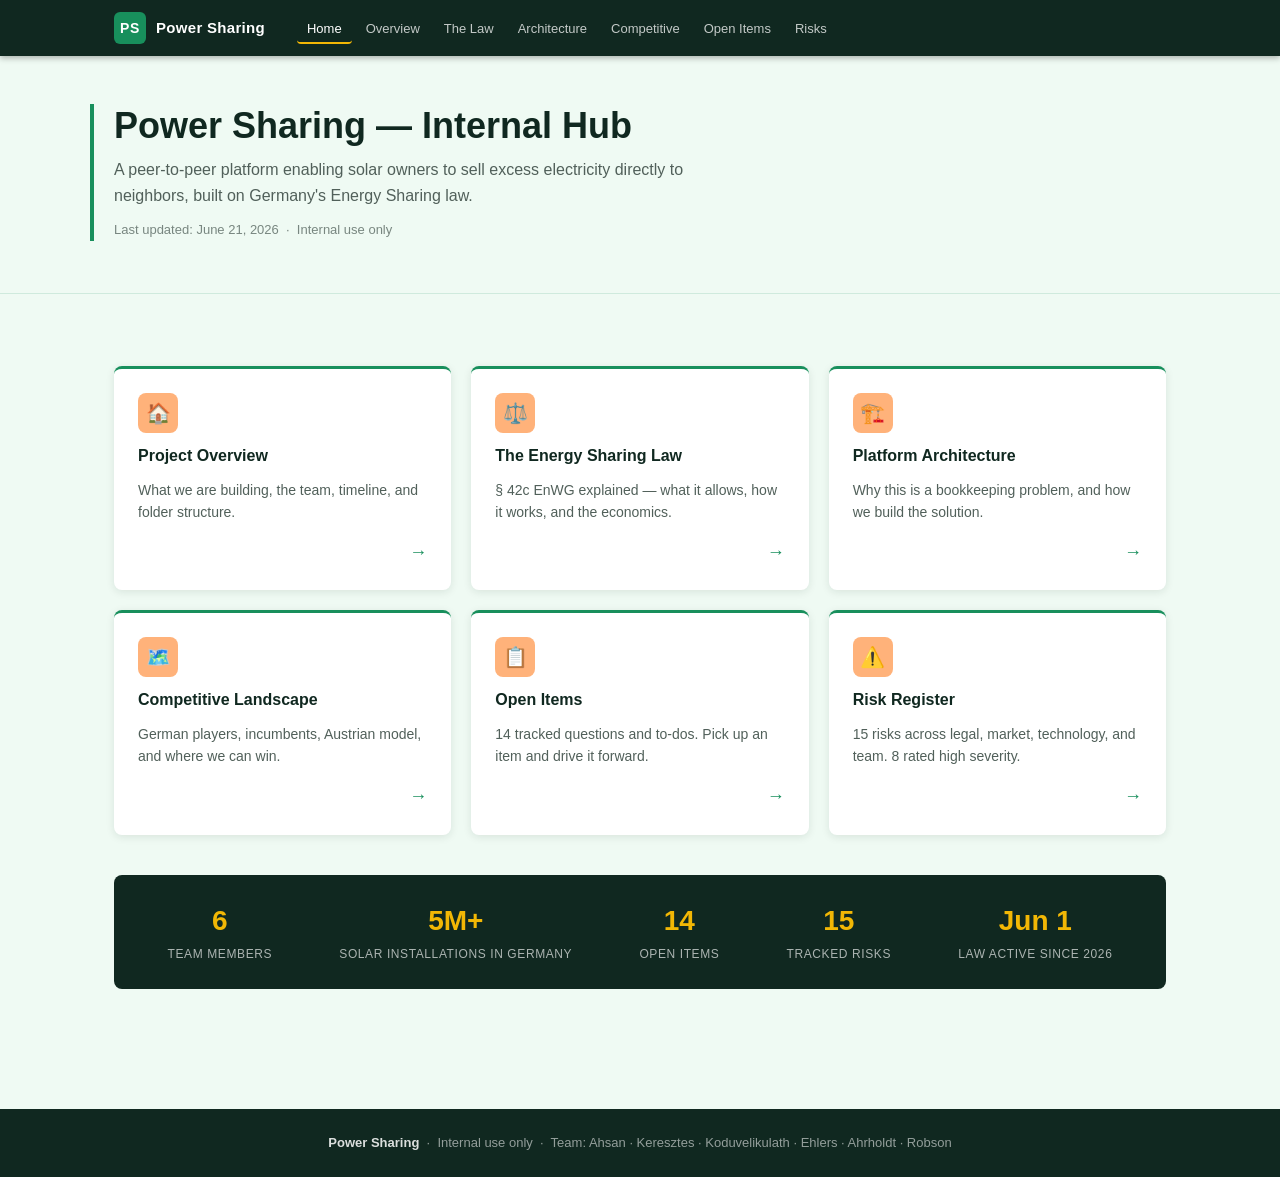
==== index.html @ 9b58b255 "Initial portal: 7-page internal hub with Power Sharing branding" ====
<!DOCTYPE html>
<html lang="en">
<head>
  <meta charset="UTF-8">
  <meta name="viewport" content="width=device-width, initial-scale=1.0">
  <title>Power Sharing — Internal Hub</title>
  <link rel="stylesheet" href="css/style.css">
</head>
<body>

<nav>
  <div class="nav-inner">
    <a href="index.html" class="nav-logo">
      <span class="monogram">PS</span>
      <span class="wordmark">Power Sharing</span>
    </a>
    <ul class="nav-links">
      <li><a href="index.html" class="active">Home</a></li>
      <li><a href="overview.html">Overview</a></li>
      <li><a href="law.html">The Law</a></li>
      <li><a href="architecture.html">Architecture</a></li>
      <li><a href="competitive.html">Competitive</a></li>
      <li><a href="open-items.html">Open Items</a></li>
      <li><a href="risk-register.html">Risks</a></li>
    </ul>
  </div>
</nav>

<div class="hero">
  <div class="hero-inner">
    <h1>Power Sharing — Internal Hub</h1>
    <p>A peer-to-peer platform enabling solar owners to sell excess electricity directly to neighbors, built on Germany's Energy Sharing law.</p>
    <p class="meta">Last updated: June 21, 2026 &nbsp;·&nbsp; Internal use only</p>
  </div>
</div>

<main>
  <div class="card-grid">
    <a href="overview.html" class="card">
      <div class="card-icon">🏠</div>
      <h3>Project Overview</h3>
      <p>What we are building, the team, timeline, and folder structure.</p>
      <span class="card-arrow">→</span>
    </a>
    <a href="law.html" class="card">
      <div class="card-icon">⚖️</div>
      <h3>The Energy Sharing Law</h3>
      <p>§ 42c EnWG explained — what it allows, how it works, and the economics.</p>
      <span class="card-arrow">→</span>
    </a>
    <a href="architecture.html" class="card">
      <div class="card-icon">🏗️</div>
      <h3>Platform Architecture</h3>
      <p>Why this is a bookkeeping problem, and how we build the solution.</p>
      <span class="card-arrow">→</span>
    </a>
    <a href="competitive.html" class="card">
      <div class="card-icon">🗺️</div>
      <h3>Competitive Landscape</h3>
      <p>German players, incumbents, Austrian model, and where we can win.</p>
      <span class="card-arrow">→</span>
    </a>
    <a href="open-items.html" class="card">
      <div class="card-icon">📋</div>
      <h3>Open Items</h3>
      <p>14 tracked questions and to-dos. Pick up an item and drive it forward.</p>
      <span class="card-arrow">→</span>
    </a>
    <a href="risk-register.html" class="card">
      <div class="card-icon">⚠️</div>
      <h3>Risk Register</h3>
      <p>15 risks across legal, market, technology, and team. 8 rated high severity.</p>
      <span class="card-arrow">→</span>
    </a>
  </div>

  <div class="stats-bar">
    <div class="stat">
      <div class="number">6</div>
      <div class="label">Team Members</div>
    </div>
    <div class="stat">
      <div class="number">5M+</div>
      <div class="label">Solar Installations in Germany</div>
    </div>
    <div class="stat">
      <div class="number">14</div>
      <div class="label">Open Items</div>
    </div>
    <div class="stat">
      <div class="number">15</div>
      <div class="label">Tracked Risks</div>
    </div>
    <div class="stat">
      <div class="number">Jun 1</div>
      <div class="label">Law Active Since 2026</div>
    </div>
  </div>
</main>

<footer>
  <strong>Power Sharing</strong> &nbsp;·&nbsp; Internal use only &nbsp;·&nbsp; Team: Ahsan · Keresztes · Koduvelikulath · Ehlers · Ahrholdt · Robson
</footer>

</body>
</html>
---- css/style.css ----
:root {
  --green:   #188F5C;
  --gold:    #F2B705;
  --apricot: #FFB27A;
  --ink:     #102820;
  --mint:    #EFFAF3;
  --slate:   #51605A;
  --white:   #ffffff;
  --shadow:  0 2px 8px rgba(16,40,32,0.10);
  --radius:  8px;
}

*, *::before, *::after { box-sizing: border-box; margin: 0; padding: 0; }

body {
  font-family: -apple-system, BlinkMacSystemFont, "Segoe UI", Roboto, Helvetica, Arial, sans-serif;
  background: var(--mint);
  color: var(--slate);
  line-height: 1.6;
  font-size: 16px;
}

/* ─── NAV ─────────────────────────────────────────────────── */
nav {
  background: var(--ink);
  position: sticky;
  top: 0;
  z-index: 100;
  box-shadow: 0 2px 6px rgba(0,0,0,0.3);
}

.nav-inner {
  max-width: 1100px;
  margin: 0 auto;
  padding: 0 24px;
  display: flex;
  align-items: center;
  gap: 32px;
  height: 56px;
}

.nav-logo {
  display: flex;
  align-items: center;
  gap: 10px;
  text-decoration: none;
  flex-shrink: 0;
}

.nav-logo .monogram {
  background: var(--green);
  color: var(--white);
  font-weight: 700;
  font-size: 14px;
  letter-spacing: 0.05em;
  width: 32px;
  height: 32px;
  border-radius: 6px;
  display: flex;
  align-items: center;
  justify-content: center;
}

.nav-logo .wordmark {
  color: var(--white);
  font-weight: 600;
  font-size: 15px;
  letter-spacing: 0.02em;
}

.nav-links {
  display: flex;
  gap: 4px;
  list-style: none;
  flex-wrap: wrap;
}

.nav-links a {
  color: rgba(255,255,255,0.75);
  text-decoration: none;
  font-size: 13px;
  padding: 6px 10px;
  border-radius: 4px;
  border-bottom: 2px solid transparent;
  transition: color 0.15s, border-color 0.15s;
}

.nav-links a:hover { color: var(--white); }
.nav-links a.active { color: var(--white); border-bottom-color: var(--gold); }

/* ─── HERO ────────────────────────────────────────────────── */
.hero {
  background: var(--mint);
  border-bottom: 1px solid rgba(24,143,92,0.15);
  padding: 48px 24px 40px;
}

.hero-inner {
  max-width: 1100px;
  margin: 0 auto;
  padding-left: 20px;
  border-left: 4px solid var(--green);
}

.hero h1 {
  color: var(--ink);
  font-size: clamp(24px, 4vw, 36px);
  font-weight: 700;
  line-height: 1.2;
  margin-bottom: 10px;
}

.hero p {
  color: var(--slate);
  font-size: 16px;
  max-width: 640px;
}

.hero .meta {
  font-size: 13px;
  color: var(--slate);
  margin-top: 12px;
  opacity: 0.75;
}

/* ─── MAIN CONTENT ────────────────────────────────────────── */
main {
  max-width: 1100px;
  margin: 0 auto;
  padding: 40px 24px 80px;
}

section { margin-bottom: 48px; }

section h2 {
  color: var(--ink);
  font-size: 20px;
  font-weight: 700;
  margin-bottom: 16px;
  padding-bottom: 8px;
  border-bottom: 2px solid var(--mint);
}

section h3 {
  color: var(--ink);
  font-size: 16px;
  font-weight: 600;
  margin: 20px 0 8px;
}

p { margin-bottom: 12px; color: var(--slate); }

/* ─── CARDS (index) ───────────────────────────────────────── */
.card-grid {
  display: grid;
  grid-template-columns: repeat(auto-fill, minmax(280px, 1fr));
  gap: 20px;
  margin-top: 32px;
}

.card {
  background: var(--white);
  border-radius: var(--radius);
  box-shadow: var(--shadow);
  border-top: 3px solid var(--green);
  padding: 24px;
  text-decoration: none;
  color: inherit;
  display: flex;
  flex-direction: column;
  gap: 10px;
  transition: border-color 0.15s, transform 0.15s, box-shadow 0.15s;
}

.card:hover {
  border-top-color: var(--gold);
  transform: translateY(-2px);
  box-shadow: 0 6px 18px rgba(16,40,32,0.13);
}

.card-icon {
  width: 40px;
  height: 40px;
  background: var(--apricot);
  border-radius: 8px;
  display: flex;
  align-items: center;
  justify-content: center;
  font-size: 20px;
}

.card h3 {
  color: var(--ink);
  font-size: 16px;
  font-weight: 600;
  margin: 0;
}

.card p {
  color: var(--slate);
  font-size: 14px;
  flex-grow: 1;
  margin: 0;
}

.card-arrow {
  color: var(--green);
  font-size: 18px;
  align-self: flex-end;
  margin-top: 4px;
  transition: transform 0.15s;
}

.card:hover .card-arrow { transform: translateX(4px); }

/* ─── STATS BAR ───────────────────────────────────────────── */
.stats-bar {
  background: var(--ink);
  border-radius: var(--radius);
  padding: 24px 32px;
  display: flex;
  justify-content: space-around;
  flex-wrap: wrap;
  gap: 24px;
  margin-top: 40px;
}

.stat { text-align: center; }
.stat .number { font-size: 28px; font-weight: 700; color: var(--gold); }
.stat .label  { font-size: 12px; color: rgba(255,255,255,0.65); margin-top: 2px; text-transform: uppercase; letter-spacing: 0.05em; }

/* ─── TABLES ──────────────────────────────────────────────── */
.table-wrap { overflow-x: auto; margin: 16px 0; }

table {
  width: 100%;
  border-collapse: collapse;
  font-size: 14px;
  background: var(--white);
  border-radius: var(--radius);
  overflow: hidden;
  box-shadow: var(--shadow);
}

thead tr { background: var(--green); }
thead th {
  color: var(--white);
  font-weight: 600;
  text-align: left;
  padding: 12px 16px;
  font-size: 13px;
  letter-spacing: 0.02em;
}

tbody tr:nth-child(even) { background: var(--mint); }
tbody tr:nth-child(odd)  { background: var(--white); }
tbody td { padding: 11px 16px; color: var(--slate); vertical-align: top; }
tbody tr:hover { background: rgba(24,143,92,0.06); }

/* ─── BADGES ──────────────────────────────────────────────── */
.badge {
  display: inline-block;
  padding: 2px 10px;
  border-radius: 20px;
  font-size: 12px;
  font-weight: 600;
  white-space: nowrap;
}

.badge-open     { background: var(--gold);    color: var(--ink); }
.badge-progress { background: var(--green);   color: var(--white); }
.badge-blocked  { background: var(--apricot); color: var(--ink); }
.badge-closed   { background: var(--slate);   color: var(--white); }
.badge-pending  { background: #e8e8e8;        color: var(--ink); }

.badge-high   { background: #D9534F; color: var(--white); }
.badge-medium { background: var(--gold); color: var(--ink); }
.badge-low    { background: var(--green); color: var(--white); }

/* ─── CALLOUTS ────────────────────────────────────────────── */
.callout {
  border-radius: var(--radius);
  padding: 16px 20px;
  margin: 20px 0;
  font-size: 14px;
  border-left: 4px solid;
}

.callout-warn {
  background: rgba(242,183,5,0.10);
  border-color: var(--gold);
  color: var(--ink);
}

.callout-confirm {
  background: rgba(24,143,92,0.08);
  border-color: var(--green);
  color: var(--ink);
}

.callout-info {
  background: rgba(81,96,90,0.08);
  border-color: var(--slate);
  color: var(--ink);
}

.callout strong { color: var(--ink); }

/* ─── NUMBERED STEPS ──────────────────────────────────────── */
.steps { list-style: none; counter-reset: steps; }
.steps li {
  counter-increment: steps;
  display: flex;
  gap: 16px;
  margin-bottom: 20px;
  align-items: flex-start;
}
.steps li::before {
  content: counter(steps);
  background: var(--green);
  color: var(--white);
  font-weight: 700;
  font-size: 14px;
  width: 28px;
  height: 28px;
  border-radius: 50%;
  display: flex;
  align-items: center;
  justify-content: center;
  flex-shrink: 0;
  margin-top: 2px;
}

/* ─── RISK CARDS ──────────────────────────────────────────── */
.risk-card {
  background: var(--white);
  border-radius: var(--radius);
  box-shadow: var(--shadow);
  padding: 20px 24px;
  margin-bottom: 16px;
  border-left: 4px solid var(--slate);
}

.risk-card.high   { border-left-color: #D9534F; }
.risk-card.medium { border-left-color: var(--gold); }
.risk-card.low    { border-left-color: var(--green); }

.risk-card-header {
  display: flex;
  align-items: flex-start;
  justify-content: space-between;
  gap: 12px;
  margin-bottom: 10px;
  flex-wrap: wrap;
}

.risk-card h4 {
  color: var(--ink);
  font-size: 15px;
  font-weight: 600;
  flex: 1;
}

.risk-meta { display: flex; gap: 6px; flex-wrap: wrap; }
.risk-id { font-size: 12px; color: var(--slate); font-family: monospace; }
.risk-confirmed { font-size: 12px; color: var(--green); font-weight: 600; }

/* ─── SECTION INTRO BOX ───────────────────────────────────── */
.intro-box {
  background: var(--white);
  border-radius: var(--radius);
  box-shadow: var(--shadow);
  padding: 20px 24px;
  margin-bottom: 32px;
  border-top: 3px solid var(--green);
}

/* ─── COMPETITOR CARDS ────────────────────────────────────── */
.competitor-card {
  background: var(--white);
  border-radius: var(--radius);
  box-shadow: var(--shadow);
  padding: 20px 24px;
  margin-bottom: 16px;
}

.competitor-header {
  display: flex;
  justify-content: space-between;
  align-items: center;
  margin-bottom: 8px;
  flex-wrap: wrap;
  gap: 8px;
}

.competitor-header h4 { color: var(--ink); font-size: 16px; font-weight: 600; }
.threat-high   { color: #D9534F; font-weight: 600; font-size: 13px; }
.threat-medium { color: var(--gold); font-weight: 600; font-size: 13px; }

/* ─── CHECKLIST ───────────────────────────────────────────── */
.checklist { list-style: none; }
.checklist li {
  padding: 8px 0 8px 28px;
  position: relative;
  border-bottom: 1px solid rgba(81,96,90,0.1);
  font-size: 14px;
  color: var(--slate);
}
.checklist li::before {
  content: "□";
  position: absolute;
  left: 4px;
  color: var(--green);
  font-size: 16px;
}

/* ─── FOOTER ──────────────────────────────────────────────── */
footer {
  background: var(--ink);
  color: rgba(255,255,255,0.55);
  text-align: center;
  padding: 24px;
  font-size: 13px;
  margin-top: 40px;
}

footer strong { color: rgba(255,255,255,0.85); }

/* ─── RESPONSIVE ──────────────────────────────────────────── */
@media (max-width: 640px) {
  .nav-links { display: none; }
  .stats-bar { flex-direction: column; align-items: center; }
  .card-grid { grid-template-columns: 1fr; }
  .risk-card-header { flex-direction: column; }
}
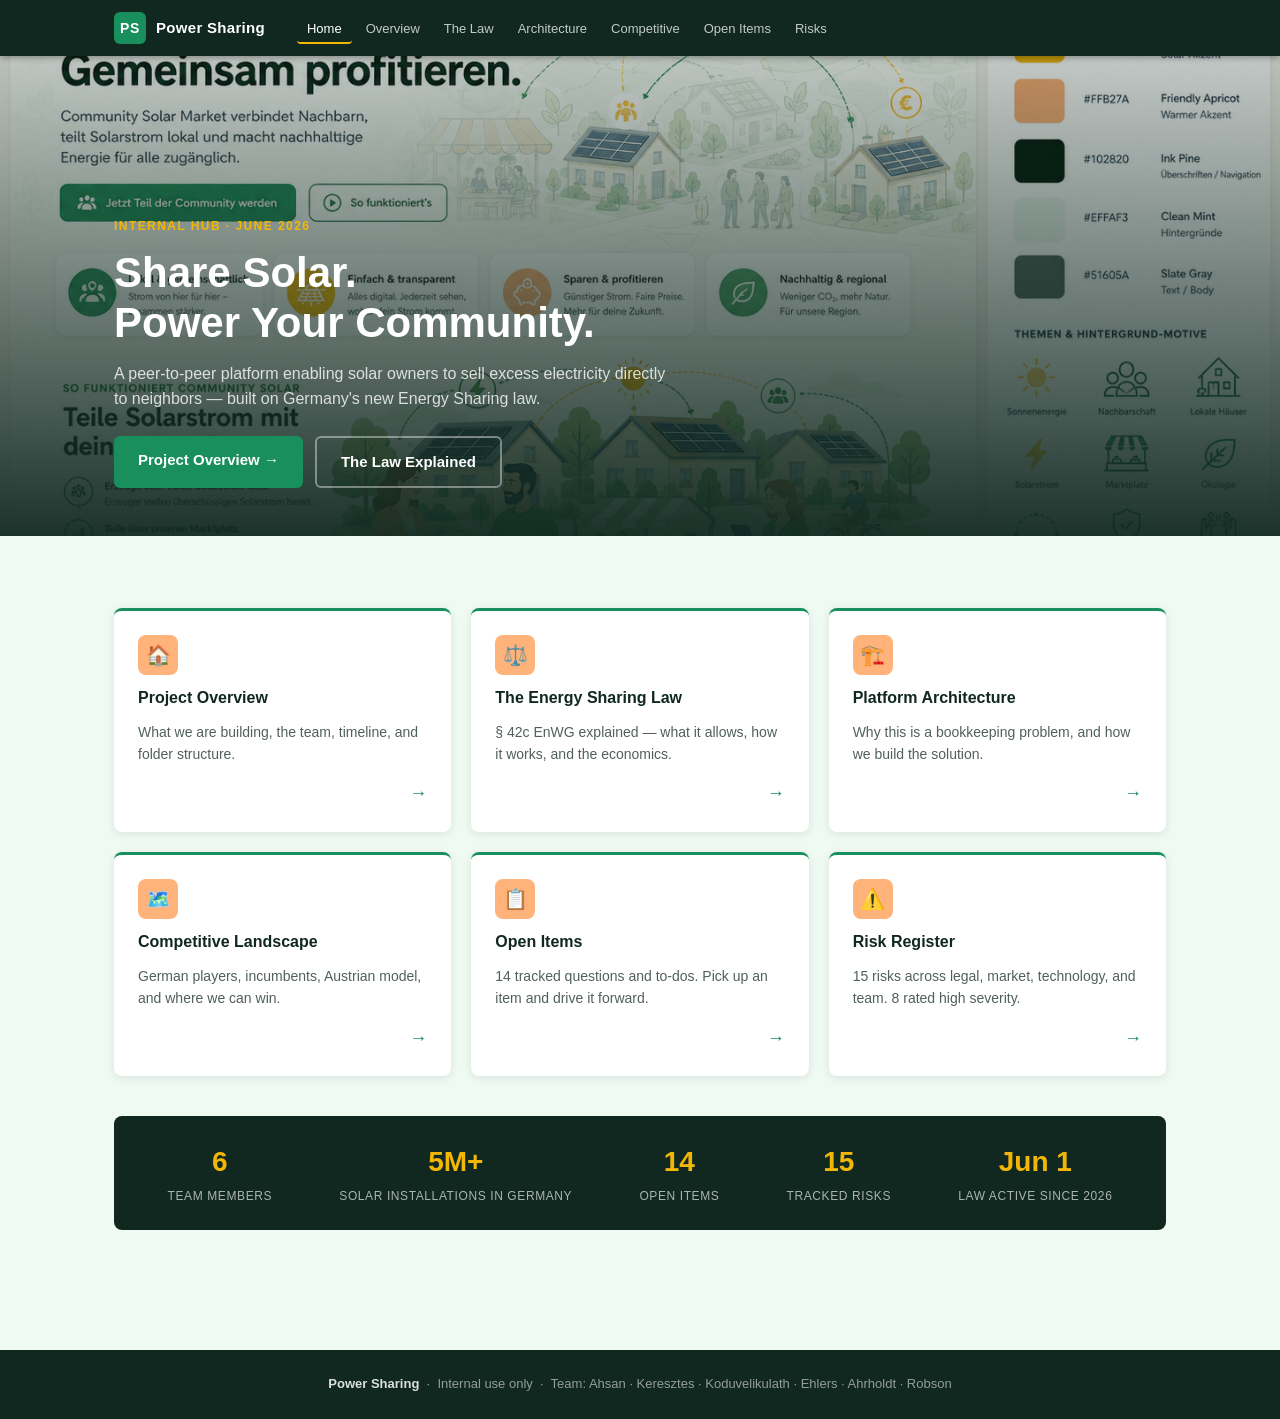
==== commit cc36de63: "Apply variant 3 full-bleed hero to all pages" ====
--- a/index.html
+++ b/index.html
@@ -26,11 +26,15 @@
   </div>
 </nav>
 
-<div class="hero">
+<div class="hero hero-home">
   <div class="hero-inner">
-    <h1>Power Sharing — Internal Hub</h1>
-    <p>A peer-to-peer platform enabling solar owners to sell excess electricity directly to neighbors, built on Germany's Energy Sharing law.</p>
-    <p class="meta">Last updated: June 21, 2026 &nbsp;·&nbsp; Internal use only</p>
+    <div class="hero-eyebrow">Internal Hub · June 2026</div>
+    <h1>Share Solar.<br>Power Your Community.</h1>
+    <p>A peer-to-peer platform enabling solar owners to sell excess electricity directly to neighbors — built on Germany's new Energy Sharing law.</p>
+    <div class="hero-buttons">
+      <a href="overview.html" class="btn-primary">Project Overview →</a>
+      <a href="law.html" class="btn-secondary">The Law Explained</a>
+    </div>
   </div>
 </div>
 
--- a/css/style.css
+++ b/css/style.css
@@ -88,40 +88,109 @@
 .nav-links a:hover { color: var(--white); }
 .nav-links a.active { color: var(--white); border-bottom-color: var(--gold); }
 
-/* ─── HERO ────────────────────────────────────────────────── */
+/* ─── HERO (variant 3 — full-bleed image, gradient from bottom) ── */
 .hero {
-  background: var(--mint);
-  border-bottom: 1px solid rgba(24,143,92,0.15);
-  padding: 48px 24px 40px;
+  position: relative;
+  min-height: 340px;
+  display: flex;
+  align-items: flex-end;
+  overflow: hidden;
+}
+
+.hero::before {
+  content: '';
+  position: absolute;
+  inset: 0;
+  background: url('../power_sharing.png') center / cover no-repeat;
+  z-index: 0;
+}
+
+.hero::after {
+  content: '';
+  position: absolute;
+  inset: 0;
+  background: linear-gradient(
+    to top,
+    rgba(16,40,32,0.95) 0%,
+    rgba(16,40,32,0.60) 50%,
+    rgba(16,40,32,0.25) 100%
+  );
+  z-index: 1;
 }
 
 .hero-inner {
+  position: relative;
+  z-index: 2;
   max-width: 1100px;
   margin: 0 auto;
-  padding-left: 20px;
-  border-left: 4px solid var(--green);
+  padding: 48px 24px;
+  width: 100%;
+}
+
+.hero-eyebrow {
+  text-transform: uppercase;
+  letter-spacing: 0.12em;
+  font-size: 12px;
+  font-weight: 600;
+  color: var(--gold);
+  margin-bottom: 12px;
 }
 
 .hero h1 {
-  color: var(--ink);
-  font-size: clamp(24px, 4vw, 36px);
+  color: var(--white);
+  font-size: clamp(24px, 4vw, 42px);
   font-weight: 700;
   line-height: 1.2;
-  margin-bottom: 10px;
+  margin-bottom: 12px;
+  max-width: 640px;
 }
 
 .hero p {
-  color: var(--slate);
+  color: rgba(255,255,255,0.80);
   font-size: 16px;
-  max-width: 640px;
+  max-width: 560px;
 }
 
 .hero .meta {
   font-size: 13px;
-  color: var(--slate);
-  margin-top: 12px;
-  opacity: 0.75;
-}
+  color: rgba(255,255,255,0.55);
+  margin-top: 10px;
+}
+
+/* index hero is taller */
+.hero-home { min-height: 480px; }
+
+.hero-buttons {
+  display: flex;
+  gap: 12px;
+  flex-wrap: wrap;
+  margin-top: 24px;
+}
+
+.btn-primary {
+  background: var(--green);
+  color: var(--white);
+  padding: 12px 24px;
+  border-radius: 6px;
+  font-weight: 600;
+  font-size: 15px;
+  text-decoration: none;
+  transition: background 0.15s, transform 0.15s;
+}
+.btn-primary:hover { background: #147a4e; transform: translateY(-1px); }
+
+.btn-secondary {
+  background: transparent;
+  color: var(--white);
+  padding: 12px 24px;
+  border-radius: 6px;
+  font-weight: 600;
+  font-size: 15px;
+  text-decoration: none;
+  border: 2px solid rgba(255,255,255,0.40);
+  transition: border-color 0.15s, transform 0.15s;
+}
+.btn-secondary:hover { border-color: var(--white); transform: translateY(-1px); }
 
 /* ─── MAIN CONTENT ────────────────────────────────────────── */
 main {
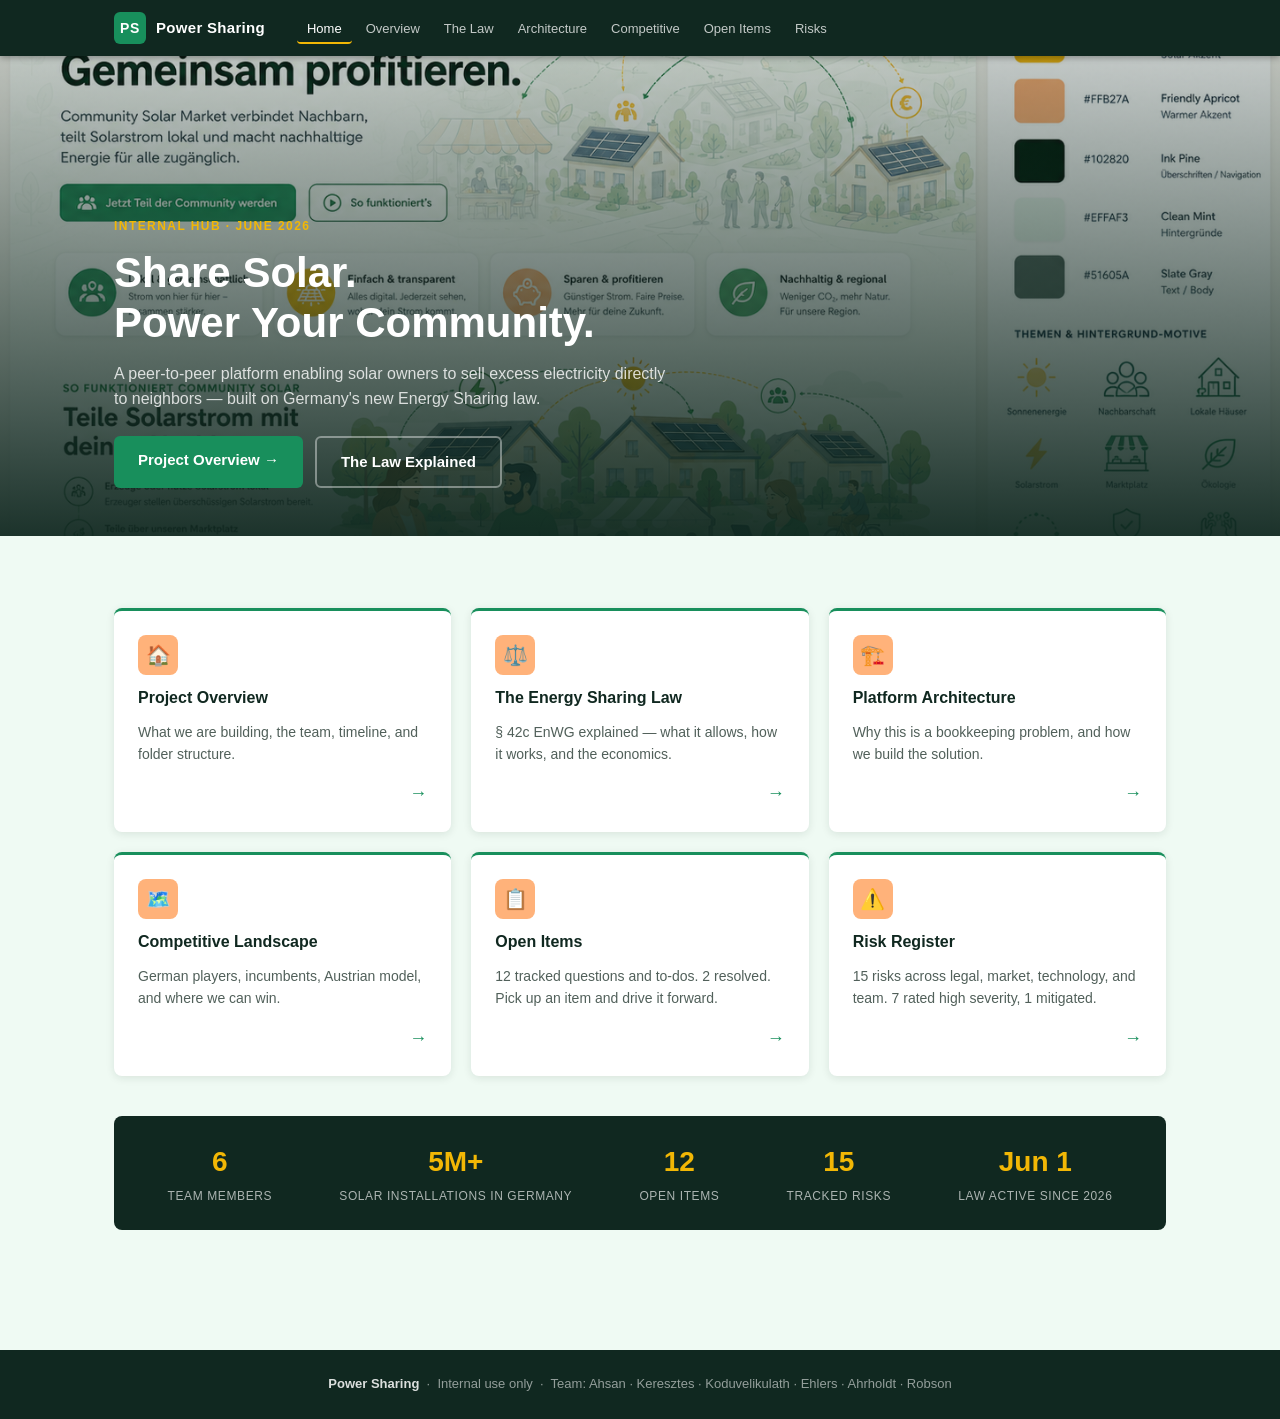
==== commit 47beecee: "Portal accuracy pass — June 25, 2026 review - index.html: open items count 14→12 (2 resolved), high " ====
--- a/index.html
+++ b/index.html
@@ -67,13 +67,13 @@
     <a href="open-items.html" class="card">
       <div class="card-icon">📋</div>
       <h3>Open Items</h3>
-      <p>14 tracked questions and to-dos. Pick up an item and drive it forward.</p>
+      <p>12 tracked questions and to-dos. 2 resolved. Pick up an item and drive it forward.</p>
       <span class="card-arrow">→</span>
     </a>
     <a href="risk-register.html" class="card">
       <div class="card-icon">⚠️</div>
       <h3>Risk Register</h3>
-      <p>15 risks across legal, market, technology, and team. 8 rated high severity.</p>
+      <p>15 risks across legal, market, technology, and team. 7 rated high severity, 1 mitigated.</p>
       <span class="card-arrow">→</span>
     </a>
   </div>
@@ -88,7 +88,7 @@
       <div class="label">Solar Installations in Germany</div>
     </div>
     <div class="stat">
-      <div class="number">14</div>
+      <div class="number">12</div>
       <div class="label">Open Items</div>
     </div>
     <div class="stat">
